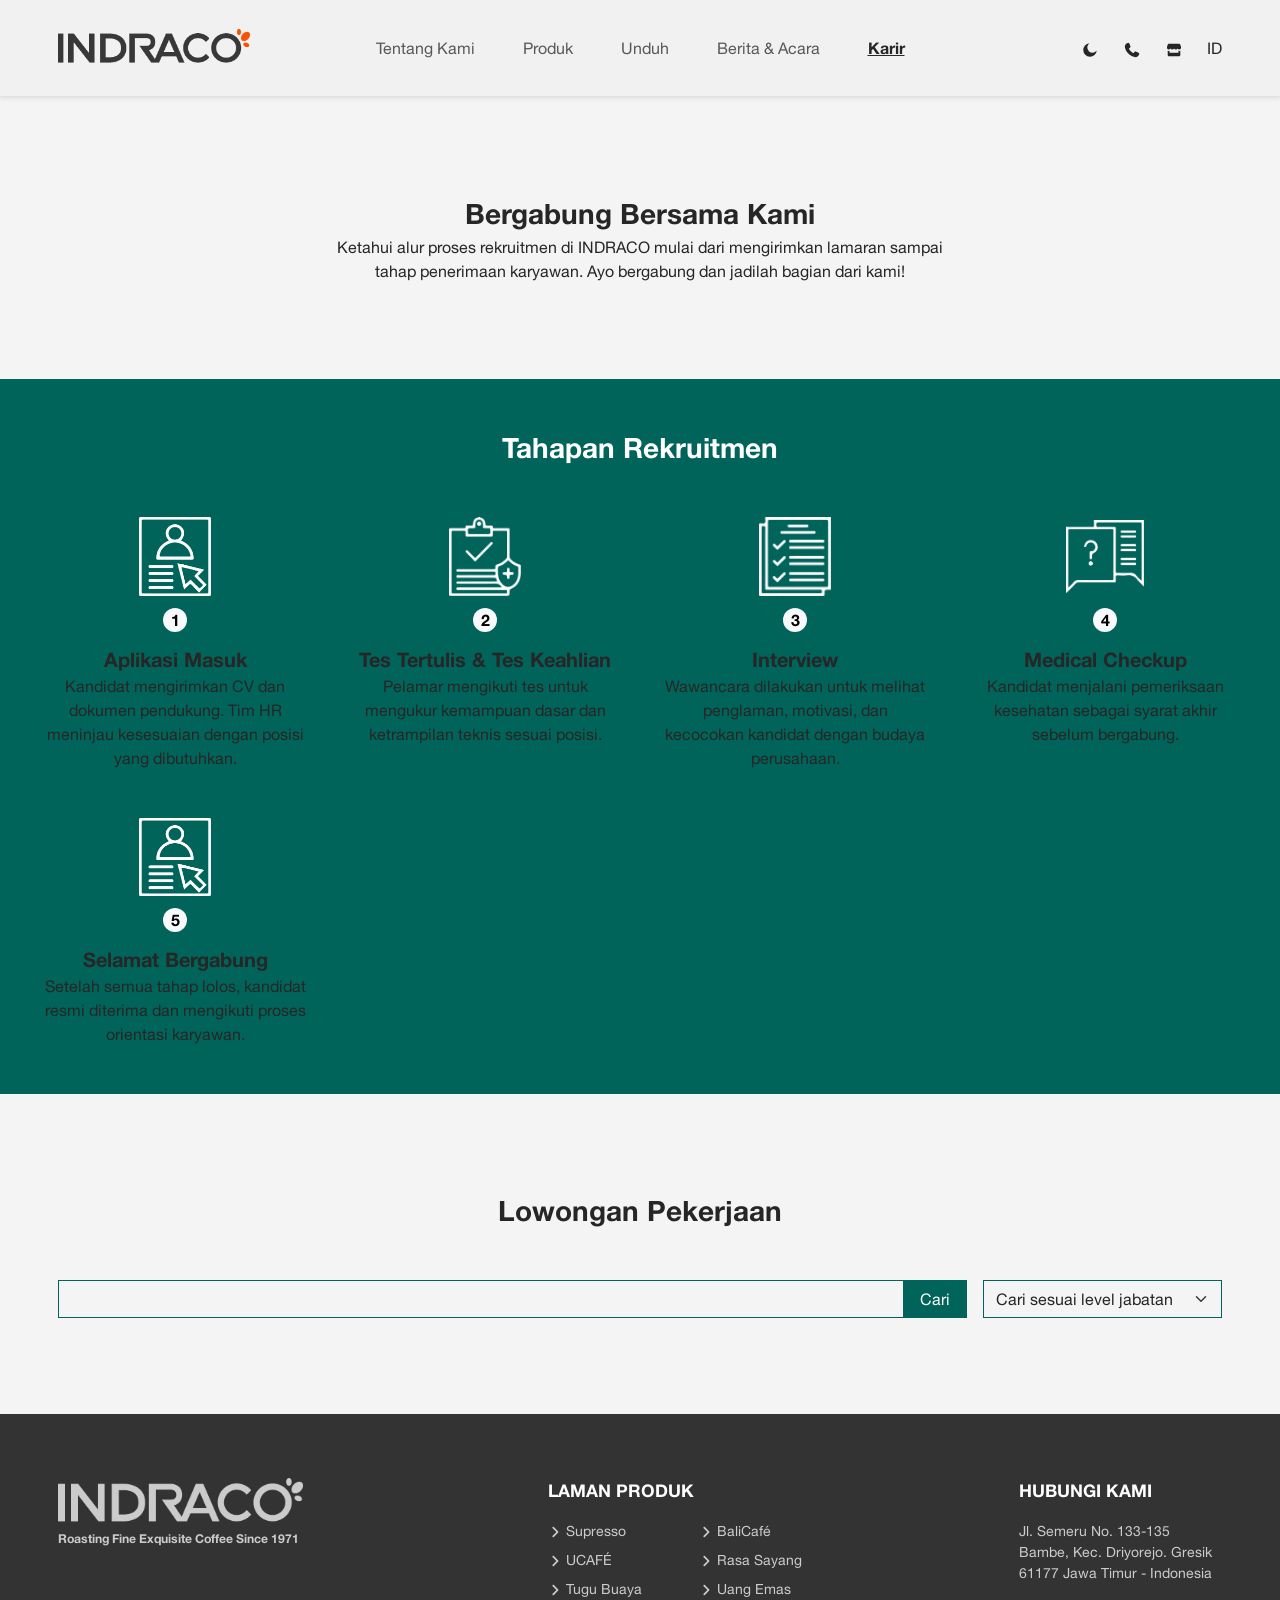
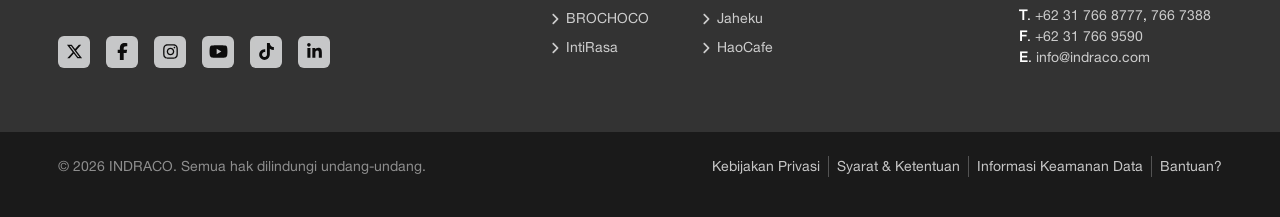
==== indraco_v2/career.html @ b35dc460 "first commit" ====
<!DOCTYPE html>
<html lang="en">
<head>
   <script src="partials/head.js"></script>   
   <title>INDRACO &bull; Karir</title>
   <!-- <style>* {outline: solid 1px green;}</style> -->
</head>
<body>
   <header class="sticky-top">
      <script src="partials/navbar.js"></script>
   </header>
   <script src="partials/offcanvas-mobile.js"></script>
   <main>

      <section class="py-5">
         <div class="container py-lg-5">
            <p class="text-center mx-auto mb-0" style="max-width: 40rem;">
               <b class="fs-3 fw-bold text-capitalize">bergabung bersama kami</b>
               <br>
               Ketahui alur proses rekruitmen di INDRACO mulai dari mengirimkan lamaran sampai tahap penerimaan karyawan. Ayo bergabung dan jadilah bagian dari kami!
            </p>
         </div>
      </section>

      <section class="py-5 text-bg-primary">
         <div class="container-fluid">
            <p class="text-center fs-3 fw-bold text-capitalize mb-5">tahapan rekruitmen</p>
            <div class="d-grid mx-auto row-gap-5" style="grid-template-columns: repeat(auto-fit, minmax(250px, 1fr)); max-width: 1920px;">

               <div class="card rounded-0 border-0 bg-transparent d-flex flex-column row-gap-4">
                  <div class="px-4">
                     <div class="ratio ratio-1x1 w-30 mx-auto">
                        <img src="img/career-stages-1.png" alt="" loading="lazy" class="object-fit-contain">
                     </div>
                  </div>
                  <div class="position-relative text-center d-flex justify-content-end align-items-center">
                     <div class="w-50 border border-1 border-white d-none d-xxl-block"></div>
                     <p class="text-bg-light text-center fw-bold p-1 position-absolute top-50 start-50 translate-middle z-1 lh-1 rounded-circle d-flex justify-content-center align-items-center" style="width: 24px; height: 24px;">1</p>
                  </div>
                  <div class="px-4">
                     <p class="text-center mb-0">
                        <b class="fs-5 fw-bold text-capitalize">aplikasi masuk</b>
                        <br>
                        Kandidat mengirimkan CV dan dokumen pendukung. Tim HR meninjau kesesuaian dengan posisi yang dibutuhkan. 
                     </p>
                  </div>
               </div>
               
               <div class="card rounded-0 border-0 bg-transparent d-flex flex-column row-gap-4">
                  <div class="px-4">
                     <div class="ratio ratio-1x1 w-30 mx-auto">
                        <img src="img/career-stages-2.png" alt="" loading="lazy" class="object-fit-contain">
                     </div>
                  </div>
                  <div class="position-relative text-center d-flex justify-content-center align-items-center">
                     <div class="w-100 border border-1 border-white d-none d-xxl-block"></div>
                     <p class="text-bg-light text-center fw-bold p-1 position-absolute top-50 start-50 translate-middle z-1 lh-1 rounded-circle d-flex justify-content-center align-items-center" style="width: 24px; height: 24px;">2</p>
                  </div>
                  <div class="px-4">
                     <p class="text-center mb-0">
                        <b class="fs-5 fw-bold text-capitalize">tes tertulis & tes keahlian</b>
                        <br>
                        Pelamar mengikuti tes untuk mengukur kemampuan dasar dan ketrampilan teknis sesuai posisi. 
                     </p>
                  </div>
               </div>
               
               <div class="card rounded-0 border-0 bg-transparent d-flex flex-column row-gap-4">
                  <div class="px-4">
                     <div class="ratio ratio-1x1 w-30 mx-auto">
                        <img src="img/career-stages-3.png" alt="" loading="lazy" class="object-fit-contain">
                     </div>
                  </div>
                  <div class="position-relative text-center d-flex justify-content-center align-items-center">
                     <div class="w-100 border border-1 border-white d-none d-xxl-block"></div>
                     <p class="text-bg-light text-center fw-bold p-1 position-absolute top-50 start-50 translate-middle z-1 lh-1 rounded-circle d-flex justify-content-center align-items-center" style="width: 24px; height: 24px;">3</p>
                  </div>
                  <div class="px-4">
                     <p class="text-center mb-0">
                        <b class="fs-5 fw-bold text-capitalize">interview</b>
                        <br>
                        Wawancara dilakukan untuk melihat penglaman, motivasi, dan kecocokan kandidat dengan budaya perusahaan. 
                     </p>
                  </div>
               </div>
               
               <div class="card rounded-0 border-0 bg-transparent d-flex flex-column row-gap-4">
                  <div class="px-4">
                     <div class="ratio ratio-1x1 w-30 mx-auto">
                        <img src="img/career-stages-4.png" alt="" loading="lazy" class="object-fit-contain">
                     </div>
                  </div>
                  <div class="position-relative text-center d-flex justify-content-center align-items-center">
                     <div class="w-100 border border-1 border-white d-none d-xxl-block"></div>
                     <p class="text-bg-light text-center fw-bold p-1 position-absolute top-50 start-50 translate-middle z-1 lh-1 rounded-circle d-flex justify-content-center align-items-center" style="width: 24px; height: 24px;">4</p>
                  </div>
                  <div class="px-4">
                     <p class="text-center mb-0">
                        <b class="fs-5 fw-bold text-capitalize">medical checkup</b>
                        <br>
                        Kandidat menjalani pemeriksaan kesehatan sebagai syarat akhir sebelum bergabung. 
                     </p>
                  </div>
               </div>
               
               <div class="card rounded-0 border-0 bg-transparent d-flex flex-column row-gap-4">
                  <div class="px-4">
                     <div class="ratio ratio-1x1 w-30 mx-auto">
                        <img src="img/career-stages-1.png" alt="" loading="lazy" class="object-fit-contain">
                     </div>
                  </div>
                  <div class="position-relative text-center d-flex justify-content-start align-items-center">
                     <div class="w-50 border border-1 border-white d-none d-xxl-block"></div>
                     <p class="text-bg-light text-center fw-bold p-1 position-absolute top-50 start-50 translate-middle z-1 lh-1 rounded-circle d-flex justify-content-center align-items-center" style="width: 24px; height: 24px;">5</p>
                  </div>
                  <div class="px-4">
                     <p class="text-center mb-0">
                        <b class="fs-5 fw-bold text-capitalize">selamat bergabung</b>
                        <br>
                        Setelah semua tahap lolos, kandidat resmi diterima dan mengikuti proses orientasi karyawan. 
                     </p>
                  </div>
               </div>
               
            </div>
         </div>
      </section>

      <section class="py-5">
         <div class="container py-lg-5">
            <p class="text-center fs-3 fw-bold text-capitalize mb-5">lowongan pekerjaan</p>
            <form action="" class="d-flex gap-3">
               <div class="form-group flex-grow-1">
                  <div class="input-group">
                     <input type="search" class="form-control rounded-0 border-primary">
                     <button class="btn btn-primary rounded-0 px-3">Cari</button>
                  </div>
               </div>
               <div class="form-group">
                  <select name="" id="" class="form-select rounded-0 border-primary pe-5">
                     <option value="0">Cari sesuai level jabatan</option>
                     <option value="1">direktur</option>
                     <option value="2">manager</option>
                     <option value="3">supervisor</option>
                     <option value="4">staff</option>
                     <option value="5">buruh</option>
                  </select>
               </div>
            </form>
         </div>
      </section>

   </main>
   <script src="partials/footer.js"></script>
   <script src="js/frontend.js"></script>
   <script>
      $(document).ready(function () {
         $('nav[aria-label="primary navigation (mobile)"]>ul>li:nth-child(5)>a, nav[aria-label="primary navigation (mobile)"]>ul>li:nth-of-type(5)>a, nav[aria-label="primary navigation (desktop)"]>ul>li:nth-child(5)>a, nav[aria-label="primary navigation (desktop)"]>ul>li:nth-of-type(5)>a').addClass('active');
      });
   </script>
</body>
</html>
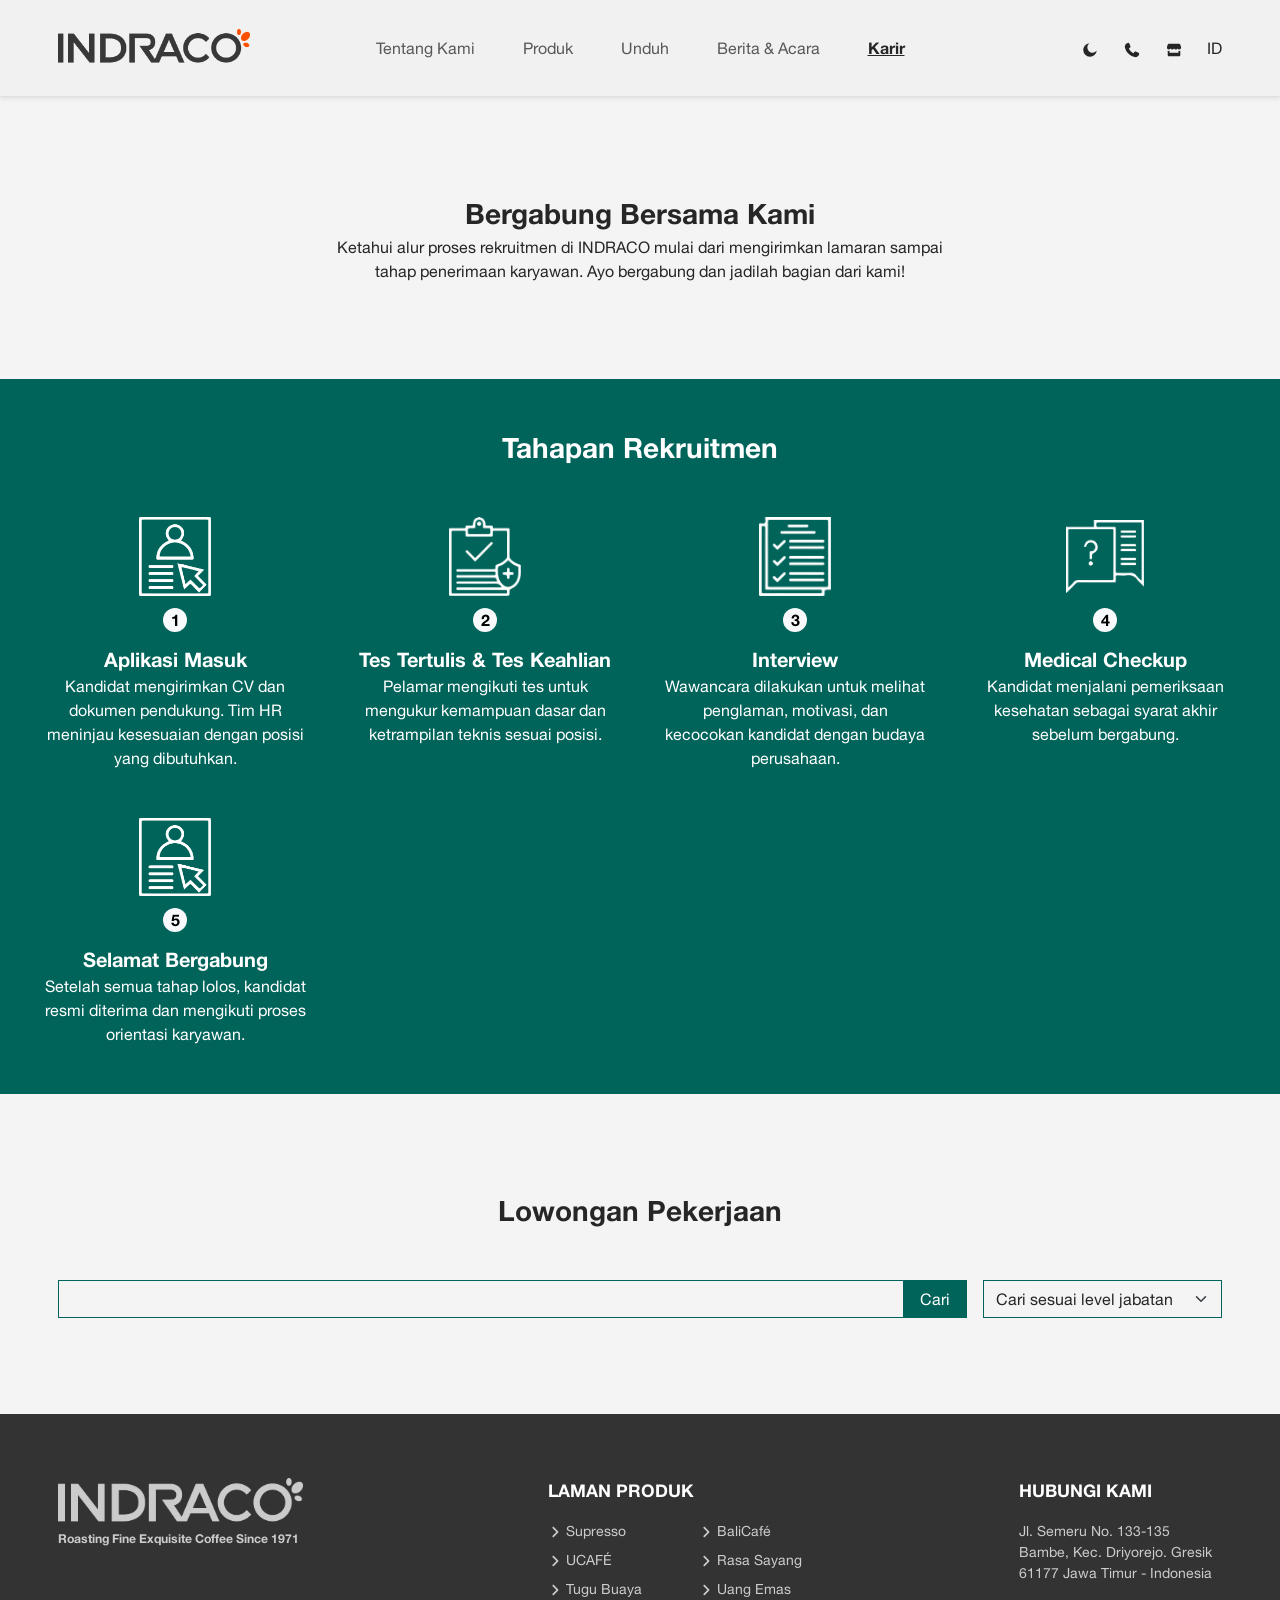
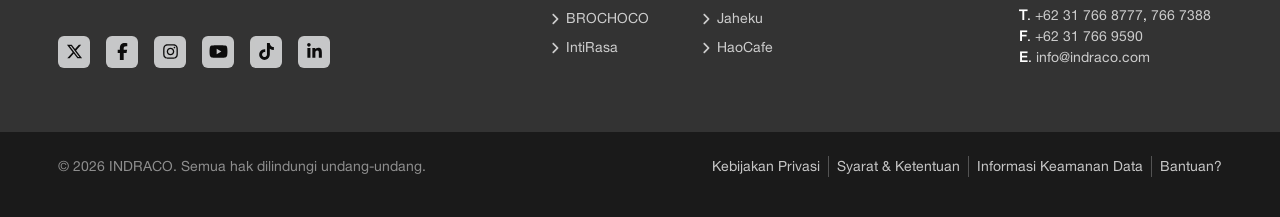
==== commit 6d39b44d: "update3" ====
--- a/indraco_v2/career.html
+++ b/indraco_v2/career.html
@@ -27,7 +27,7 @@
             <p class="text-center fs-3 fw-bold text-capitalize mb-5">tahapan rekruitmen</p>
             <div class="d-grid mx-auto row-gap-5" style="grid-template-columns: repeat(auto-fit, minmax(250px, 1fr)); max-width: 1920px;">
 
-               <div class="card rounded-0 border-0 bg-transparent d-flex flex-column row-gap-4">
+               <div class="d-flex flex-column row-gap-4">
                   <div class="px-4">
                      <div class="ratio ratio-1x1 w-30 mx-auto">
                         <img src="img/career-stages-1.png" alt="" loading="lazy" class="object-fit-contain">
@@ -46,7 +46,7 @@
                   </div>
                </div>
                
-               <div class="card rounded-0 border-0 bg-transparent d-flex flex-column row-gap-4">
+               <div class="d-flex flex-column row-gap-4">
                   <div class="px-4">
                      <div class="ratio ratio-1x1 w-30 mx-auto">
                         <img src="img/career-stages-2.png" alt="" loading="lazy" class="object-fit-contain">
@@ -65,7 +65,7 @@
                   </div>
                </div>
                
-               <div class="card rounded-0 border-0 bg-transparent d-flex flex-column row-gap-4">
+               <div class="d-flex flex-column row-gap-4">
                   <div class="px-4">
                      <div class="ratio ratio-1x1 w-30 mx-auto">
                         <img src="img/career-stages-3.png" alt="" loading="lazy" class="object-fit-contain">
@@ -84,7 +84,7 @@
                   </div>
                </div>
                
-               <div class="card rounded-0 border-0 bg-transparent d-flex flex-column row-gap-4">
+               <div class="d-flex flex-column row-gap-4">
                   <div class="px-4">
                      <div class="ratio ratio-1x1 w-30 mx-auto">
                         <img src="img/career-stages-4.png" alt="" loading="lazy" class="object-fit-contain">
@@ -103,7 +103,7 @@
                   </div>
                </div>
                
-               <div class="card rounded-0 border-0 bg-transparent d-flex flex-column row-gap-4">
+               <div class="d-flex flex-column row-gap-4">
                   <div class="px-4">
                      <div class="ratio ratio-1x1 w-30 mx-auto">
                         <img src="img/career-stages-1.png" alt="" loading="lazy" class="object-fit-contain">
